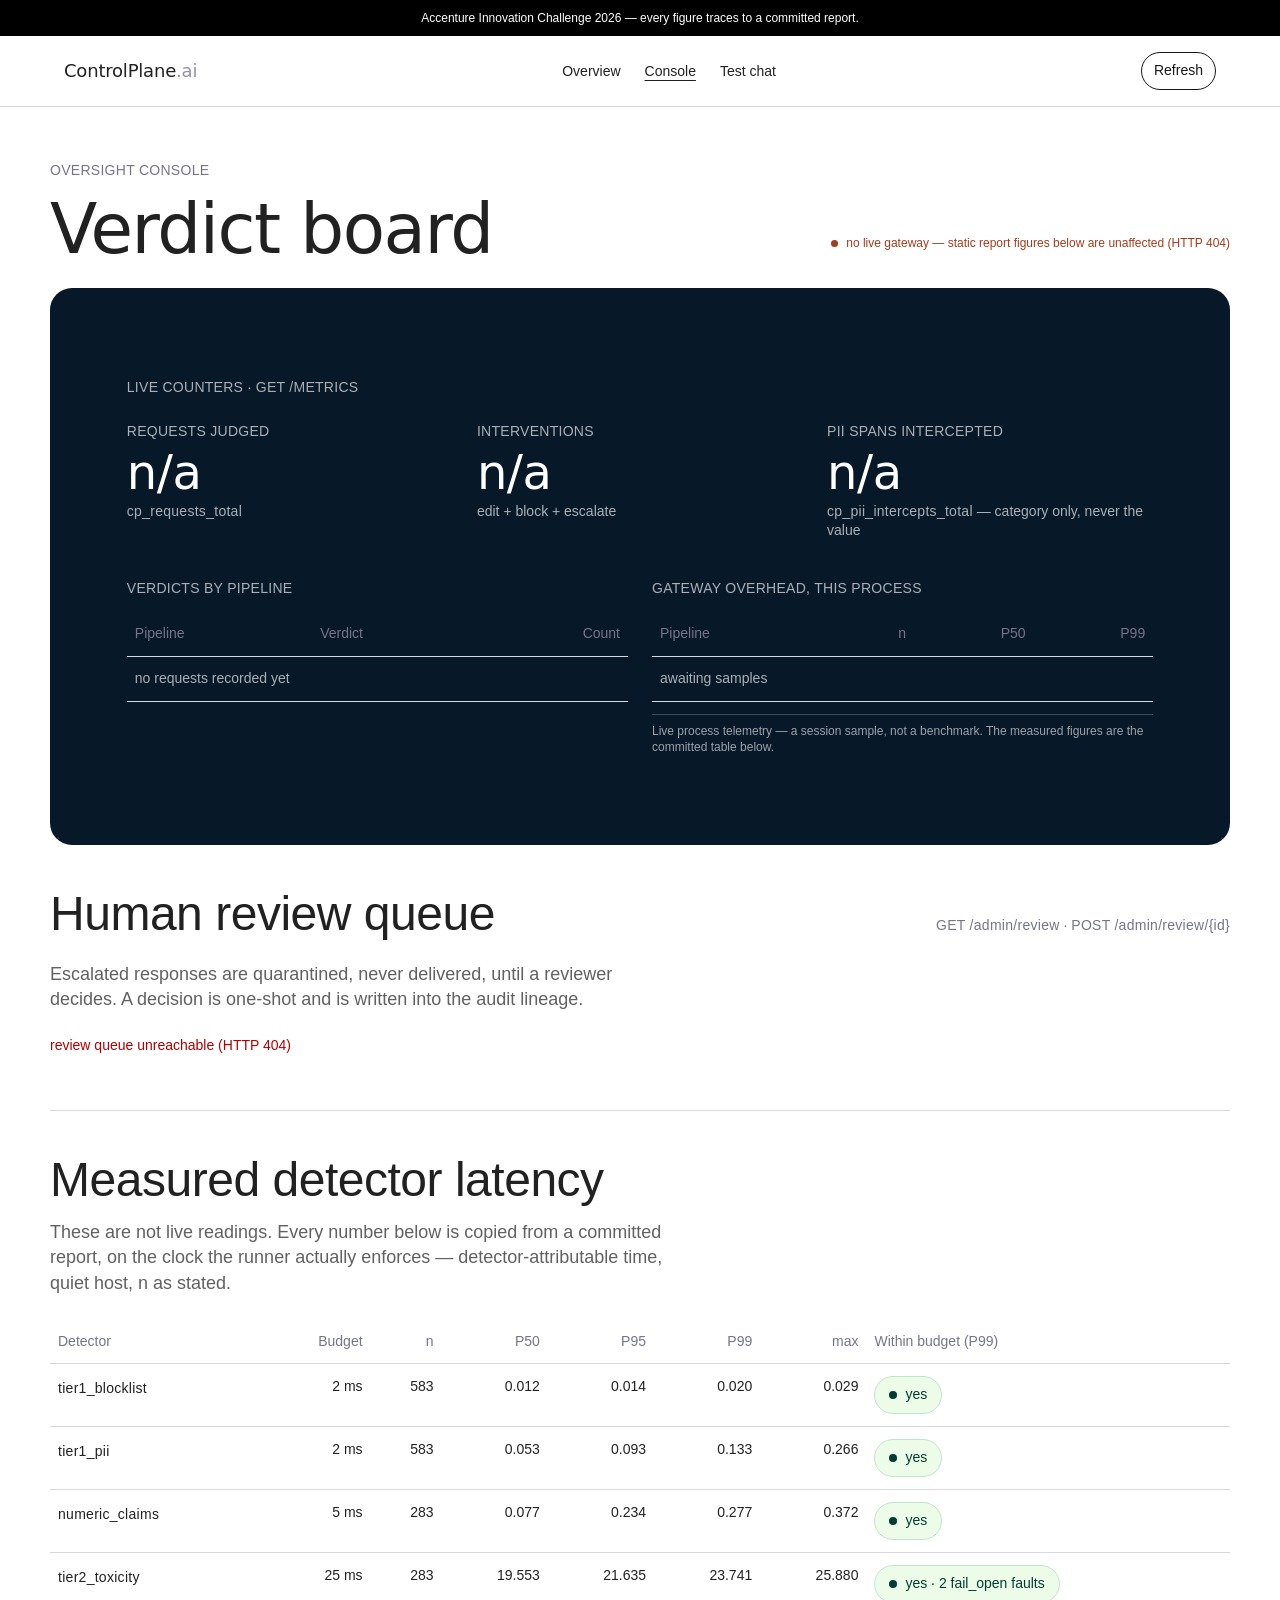
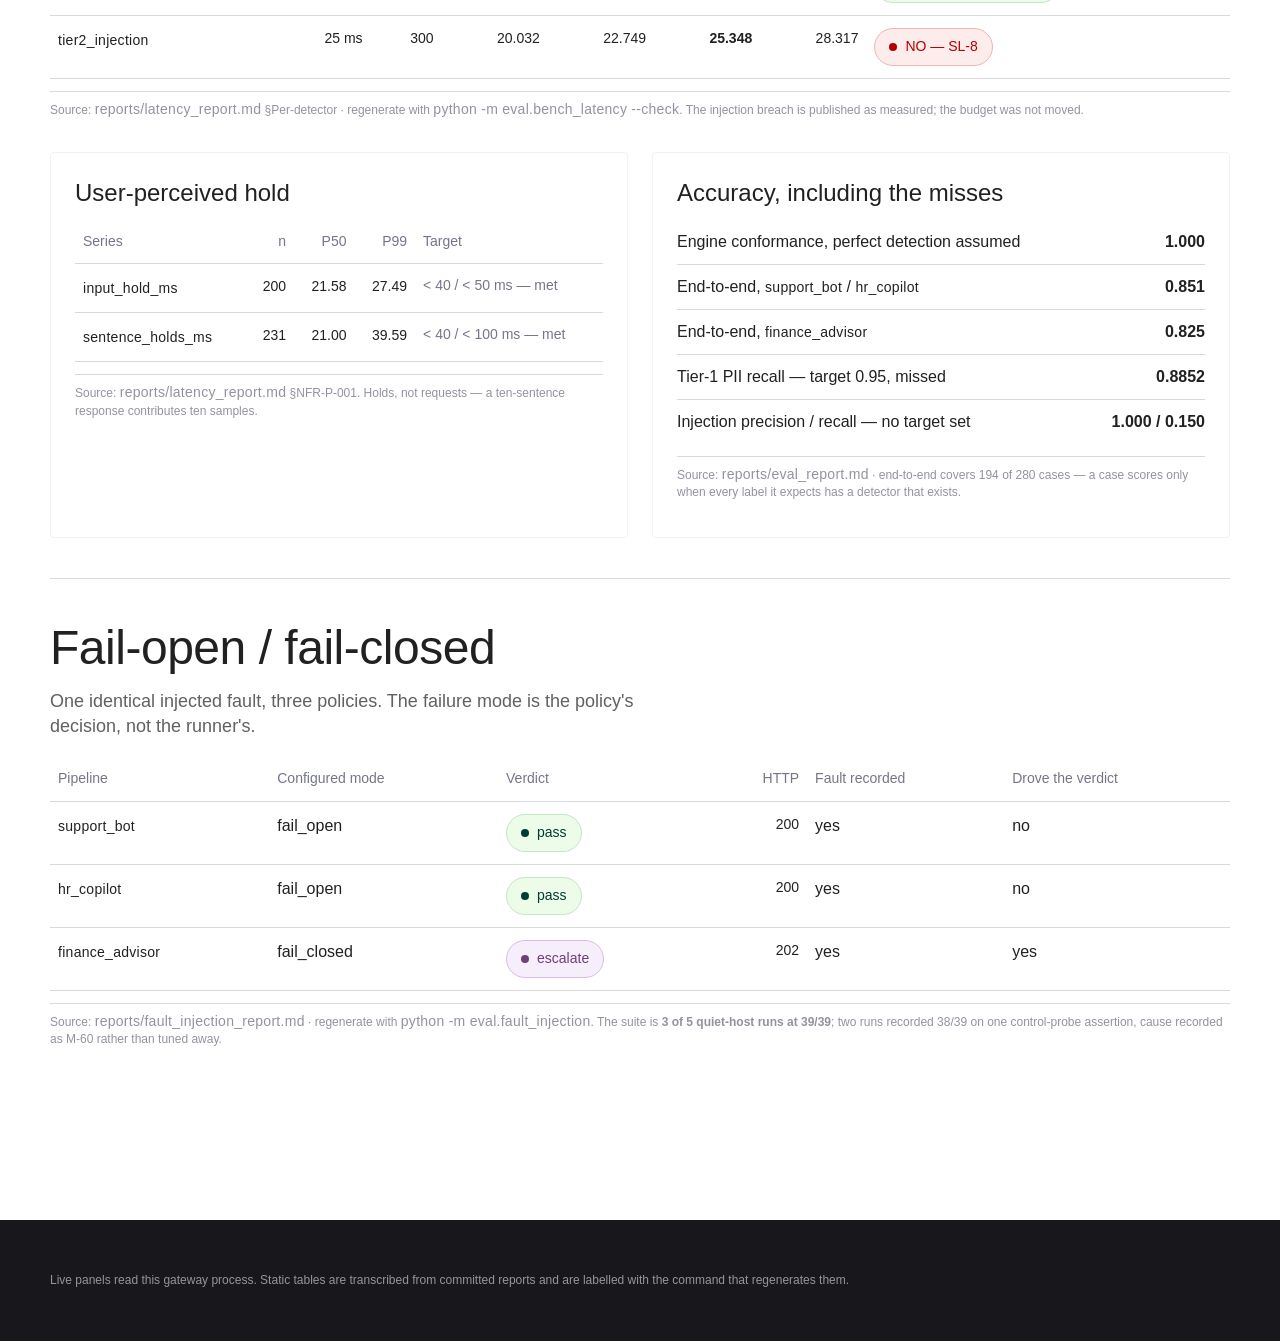
==== dashboard/static/dashboard.html @ 27f0c2f9 "feat: static console at /console, and fault_injection learns --reps Two changes, both in service of " ====
<!doctype html>
<html lang="en"><head><meta charset="utf-8">
<meta name="viewport" content="width=device-width,initial-scale=1">
<title>Verdict console — ControlPlane.ai</title>
<link rel="stylesheet" href="cp.css"></head>
<body>
<div class="bar">Accenture Innovation Challenge 2026 — every figure traces to a committed report.</div>
<nav class="nav">
  <a class="brand" href="index.html">ControlPlane<b>.ai</b></a>
  <ul>
    <li><a class="lnk" href="index.html">Overview</a></li>
    <li><a class="lnk" href="dashboard.html" aria-current="page">Console</a></li>
    <li><a class="lnk" href="chat.html">Test chat</a></li>
  </ul>
  <button class="btn-o" id="refresh" type="button">Refresh</button>
</nav>

<main class="wrap sec-sm">
  <div style="display:flex;justify-content:space-between;align-items:flex-end;gap:var(--s-lg);flex-wrap:wrap">
    <div>
      <p class="ml">Oversight console</p>
      <h1 class="h-prod" style="margin-top:var(--s-md)">Verdict board</h1>
    </div>
    <p class="live" id="feed"><span class="dot"></span><span id="feedtxt">connecting to /metrics…</span></p>
  </div>

  <!-- LIVE counters, dark navy band (design system's security/finance band colour) -->
  <div class="band band-navy" style="margin-top:var(--s-xl)">
    <p class="ml">Live counters · <code class="mono">GET /metrics</code></p>
    <div class="grid g3" id="kpis" style="margin-top:var(--s-xl)">
      <div class="kpi"><span class="ml">Requests judged</span><span class="n" id="k-req">—</span>
        <span class="cap"><code class="mono">cp_requests_total</code></span></div>
      <div class="kpi"><span class="ml">Interventions</span><span class="n" id="k-act">—</span>
        <span class="cap">edit + block + escalate</span></div>
      <div class="kpi"><span class="ml">PII spans intercepted</span><span class="n" id="k-pii">—</span>
        <span class="cap"><code class="mono">cp_pii_intercepts_total</code> — category only, never the value</span></div>
    </div>
    <div class="grid g2" style="margin-top:var(--s-xl)">
      <div>
        <p class="ml">Verdicts by pipeline</p>
        <div class="scroll" style="margin-top:var(--s-md)">
          <table id="ledger"><thead><tr><th>Pipeline</th><th>Verdict</th><th class="num">Count</th></tr></thead>
          <tbody><tr><td colspan="3" class="cap">no requests recorded yet</td></tr></tbody></table>
        </div>
      </div>
      <div>
        <p class="ml">Gateway overhead, this process</p>
        <div class="scroll" style="margin-top:var(--s-md)">
          <table id="live-oh"><thead><tr><th>Pipeline</th><th class="num">n</th><th class="num">P50</th><th class="num">P99</th></tr></thead>
          <tbody><tr><td colspan="4" class="cap">awaiting samples</td></tr></tbody></table>
        </div>
        <p class="src">Live process telemetry — a session sample, not a benchmark. The measured
        figures are the committed table below.</p>
      </div>
    </div>
  </div>

  <!-- Review queue -->
  <section class="sec-sm">
    <div style="display:flex;justify-content:space-between;align-items:baseline;gap:var(--s-lg);flex-wrap:wrap">
      <h2 class="h-sec">Human review queue</h2>
      <p class="cap"><code class="mono">GET /admin/review</code> · <code class="mono">POST /admin/review/{id}</code></p>
    </div>
    <p class="lead" style="margin-top:var(--s-md)">Escalated responses are quarantined, never delivered, until a
    reviewer decides. A decision is one-shot and is written into the audit lineage.</p>
    <div id="queue" style="margin-top:var(--s-xl)"><p class="cap">loading…</p></div>
  </section>

  <hr class="rule">

  <!-- Committed measured figures -->
  <section class="sec-sm">
    <h2 class="h-sec">Measured detector latency</h2>
    <p class="lead" style="margin-top:var(--s-md)">These are not live readings. Every number below is copied from a
    committed report, on the clock the runner actually enforces — detector-attributable time, quiet host, n as stated.</p>
    <div class="scroll" style="margin-top:var(--s-xl)">
      <table>
        <thead><tr><th>Detector</th><th class="num">Budget</th><th class="num">n</th><th class="num">P50</th>
          <th class="num">P95</th><th class="num">P99</th><th class="num">max</th><th>Within budget (P99)</th></tr></thead>
        <tbody>
          <tr><td><code class="mono">tier1_blocklist</code></td><td class="num">2 ms</td><td class="num">583</td>
            <td class="num">0.012</td><td class="num">0.014</td><td class="num">0.020</td><td class="num">0.029</td>
            <td><span class="v v-pass"><span class="dot"></span>yes</span></td></tr>
          <tr><td><code class="mono">tier1_pii</code></td><td class="num">2 ms</td><td class="num">583</td>
            <td class="num">0.053</td><td class="num">0.093</td><td class="num">0.133</td><td class="num">0.266</td>
            <td><span class="v v-pass"><span class="dot"></span>yes</span></td></tr>
          <tr><td><code class="mono">numeric_claims</code></td><td class="num">5 ms</td><td class="num">283</td>
            <td class="num">0.077</td><td class="num">0.234</td><td class="num">0.277</td><td class="num">0.372</td>
            <td><span class="v v-pass"><span class="dot"></span>yes</span></td></tr>
          <tr><td><code class="mono">tier2_toxicity</code></td><td class="num">25 ms</td><td class="num">283</td>
            <td class="num">19.553</td><td class="num">21.635</td><td class="num">23.741</td><td class="num">25.880</td>
            <td><span class="v v-pass"><span class="dot"></span>yes · 2 fail_open faults</span></td></tr>
          <tr><td><code class="mono">tier2_injection</code></td><td class="num">25 ms</td><td class="num">300</td>
            <td class="num">20.032</td><td class="num">22.749</td><td class="num"><strong>25.348</strong></td><td class="num">28.317</td>
            <td><span class="v v-block"><span class="dot"></span>NO — SL-8</span></td></tr>
        </tbody>
      </table>
    </div>
    <p class="src">Source: <code class="mono">reports/latency_report.md</code> §Per-detector · regenerate with
    <code class="mono">python -m eval.bench_latency --check</code>. The injection breach is published as measured; the
    budget was not moved.</p>

    <div class="grid g2" style="margin-top:var(--s-xxl)">
      <div class="card">
        <h3 class="h-feat">User-perceived hold</h3>
        <div class="scroll" style="margin-top:var(--s-md)">
          <table><thead><tr><th>Series</th><th class="num">n</th><th class="num">P50</th><th class="num">P99</th><th>Target</th></tr></thead>
            <tbody>
              <tr><td><code class="mono">input_hold_ms</code></td><td class="num">200</td><td class="num">21.58</td>
                <td class="num">27.49</td><td class="cap">&lt; 40 / &lt; 50 ms — met</td></tr>
              <tr><td><code class="mono">sentence_holds_ms</code></td><td class="num">231</td><td class="num">21.00</td>
                <td class="num">39.59</td><td class="cap">&lt; 40 / &lt; 100 ms — met</td></tr>
            </tbody></table>
        </div>
        <p class="src">Source: <code class="mono">reports/latency_report.md</code> §NFR-P-001. Holds, not requests — a
        ten-sentence response contributes ten samples.</p>
      </div>
      <div class="card">
        <h3 class="h-feat">Accuracy, including the misses</h3>
        <ul class="ticks" style="margin-top:var(--s-md)">
          <li><span>Engine conformance, perfect detection assumed</span><strong style="margin-left:auto">1.000</strong></li>
          <li><span>End-to-end, <code class="mono">support_bot</code> / <code class="mono">hr_copilot</code></span><strong style="margin-left:auto">0.851</strong></li>
          <li><span>End-to-end, <code class="mono">finance_advisor</code></span><strong style="margin-left:auto">0.825</strong></li>
          <li><span>Tier-1 PII recall — target 0.95, missed</span><strong style="margin-left:auto">0.8852</strong></li>
          <li><span>Injection precision / recall — no target set</span><strong style="margin-left:auto">1.000 / 0.150</strong></li>
        </ul>
        <p class="src">Source: <code class="mono">reports/eval_report.md</code> · end-to-end covers 194 of 280 cases —
        a case scores only when every label it expects has a detector that exists.</p>
      </div>
    </div>
  </section>

  <hr class="rule">

  <section class="sec-sm">
    <h2 class="h-sec">Fail-open / fail-closed</h2>
    <p class="lead" style="margin-top:var(--s-md)">One identical injected fault, three policies. The failure mode is the
    policy's decision, not the runner's.</p>
    <div class="scroll" style="margin-top:var(--s-lg)">
      <table><thead><tr><th>Pipeline</th><th>Configured mode</th><th>Verdict</th><th class="num">HTTP</th>
        <th>Fault recorded</th><th>Drove the verdict</th></tr></thead>
        <tbody>
          <tr><td><code class="mono">support_bot</code></td><td>fail_open</td>
            <td><span class="v v-pass"><span class="dot"></span>pass</span></td><td class="num">200</td><td>yes</td><td>no</td></tr>
          <tr><td><code class="mono">hr_copilot</code></td><td>fail_open</td>
            <td><span class="v v-pass"><span class="dot"></span>pass</span></td><td class="num">200</td><td>yes</td><td>no</td></tr>
          <tr><td><code class="mono">finance_advisor</code></td><td>fail_closed</td>
            <td><span class="v v-escalate"><span class="dot"></span>escalate</span></td><td class="num">202</td><td>yes</td><td>yes</td></tr>
        </tbody></table>
    </div>
    <p class="src">Source: <code class="mono">reports/fault_injection_report.md</code> · regenerate with
    <code class="mono">python -m eval.fault_injection</code>. The suite is <strong>3 of 5 quiet-host runs at 39/39</strong>;
    two runs recorded 38/39 on one control-probe assertion, cause recorded as M-60 rather than tuned away.</p>
  </section>
</main>

<footer><div class="wrap sec-sm">
  <p class="micro">Live panels read this gateway process. Static tables are transcribed from committed reports and are
  labelled with the command that regenerates them.</p>
</div></footer>

<script>
const $ = s => document.querySelector(s);
const esc = s => String(s ?? "").replace(/[&<>"']/g, c => ({'&':'&amp;','<':'&lt;','>':'&gt;','"':'&quot;',"'":'&#39;'}[c]));
const VC = {pass:'v-pass', edit:'v-edit', block:'v-block', escalate:'v-escalate'};
const chip = v => `<span class="v ${VC[v]||'v-unknown'}"><span class="dot"></span>${esc(v)}</span>`;
const num = n => (n === null || n === undefined) ? '—' : (+n).toFixed(2);

function feed(state, msg) {
  const el = $('#feed'), t = $('#feedtxt');
  el.className = 'live ' + (state === 'live' ? 'ok' : state === 'replay' ? 'warn' : 'err');
  t.textContent = msg;
}

function series(snap, name) {
  const m = snap && snap[name];
  return (m && Array.isArray(m.series)) ? m.series : [];
}

async function loadMetrics() {
  let snap;
  try {
    const r = await fetch('/metrics', {headers: {'Accept': 'application/json'}});
    if (!r.ok) throw new Error('HTTP ' + r.status);
    snap = await r.json();
  } catch (e) {
    // Honest indicator: no invented numbers stand in for a failed fetch.
    feed('replay', 'no live gateway — static report figures below are unaffected (' + e.message + ')');
    $('#k-req').textContent = 'n/a'; $('#k-act').textContent = 'n/a'; $('#k-pii').textContent = 'n/a';
    return;
  }
  const reqs = series(snap, 'cp_requests_total');
  const total = reqs.reduce((a, s) => a + (s.value || 0), 0);
  const acted = reqs.filter(s => s.labels && s.labels.verdict !== 'pass')
                    .reduce((a, s) => a + (s.value || 0), 0);
  const pii = series(snap, 'cp_pii_intercepts_total').reduce((a, s) => a + (s.value || 0), 0);
  $('#k-req').textContent = total; $('#k-act').textContent = acted; $('#k-pii').textContent = pii;
  feed('live', total ? `live · ${total} request${total === 1 ? '' : 's'} judged this process`
                     : 'live · gateway up, no requests yet');

  const rows = reqs.slice().sort((a, b) => (b.value || 0) - (a.value || 0)).map(s =>
    `<tr><td><code class="mono">${esc(s.labels?.use_case)}</code></td><td>${chip(s.labels?.verdict)}</td>
     <td class="num">${s.value}</td></tr>`);
  $('#ledger tbody').innerHTML = rows.length ? rows.join('')
    : '<tr><td colspan="3" class="cap">no requests recorded yet — send one from the test chat</td></tr>';

  const oh = series(snap, 'cp_gateway_overhead_ms').map(s =>
    `<tr><td><code class="mono">${esc(s.labels?.use_case)}</code></td><td class="num">${s.count ?? '—'}</td>
     <td class="num">${num(s.p50)}</td><td class="num">${num(s.p99)}</td></tr>`);
  $('#live-oh tbody').innerHTML = oh.length ? oh.join('')
    : '<tr><td colspan="4" class="cap">awaiting samples</td></tr>';
}

async function loadQueue() {
  const box = $('#queue');
  let items;
  try {
    const r = await fetch('/admin/review?status=pending', {headers: {'Accept': 'application/json'}});
    if (!r.ok) throw new Error('HTTP ' + r.status);
    items = await r.json();
  } catch (e) {
    box.innerHTML = `<p class="cap err">review queue unreachable (${esc(e.message)})</p>`;
    return;
  }
  if (!items.length) {
    box.innerHTML = '<div class="card"><p class="cap">Queue empty. An escalate verdict on the test chat puts an item here.</p></div>';
    return;
  }
  box.innerHTML = items.map(it => `
    <div class="card" style="margin-bottom:var(--s-lg)">
      <div style="display:flex;justify-content:space-between;gap:var(--s-md);flex-wrap:wrap">
        <span class="v v-escalate"><span class="dot"></span>quarantined</span>
        <span class="micro mono">${esc(it.review_id)}</span>
      </div>
      <p class="ml" style="margin-top:var(--s-lg)">Withheld text</p>
      <pre class="pre" style="margin-top:var(--s-sm)">${esc(it.quarantined_text)}</pre>
      <p class="cap" style="margin-top:var(--s-md)">request <code class="mono">${esc(it.request_id)}</code> ·
        created ${esc(it.ts_created)}</p>
      <div style="margin-top:var(--s-lg)">
        <label for="n-${esc(it.review_id)}">Reviewer note</label>
        <input type="text" id="n-${esc(it.review_id)}" placeholder="why this decision (written into the audit lineage)">
      </div>
      <div style="display:flex;gap:var(--s-md);margin-top:var(--s-lg);flex-wrap:wrap">
        <button class="btn" data-id="${esc(it.review_id)}" data-d="approve" type="button">Approve &amp; release</button>
        <button class="btn-o" data-id="${esc(it.review_id)}" data-d="reject" type="button">Reject</button>
        <span class="cap" id="s-${esc(it.review_id)}"></span>
      </div>
    </div>`).join('');
  box.querySelectorAll('button[data-id]').forEach(b => b.addEventListener('click', decide));
}

async function decide(ev) {
  const btn = ev.currentTarget, id = btn.dataset.id, decision = btn.dataset.d;
  const note = document.getElementById('n-' + id)?.value || null;
  const status = document.getElementById('s-' + id);
  btn.disabled = true; status.textContent = 'submitting…';
  try {
    const r = await fetch('/admin/review/' + encodeURIComponent(id), {
      method: 'POST', headers: {'Content-Type': 'application/json'},
      body: JSON.stringify({decision, note})
    });
    const body = await r.json();
    if (!r.ok) throw new Error(body.detail || body.message || ('HTTP ' + r.status));
    status.className = 'cap ok';
    status.textContent = `recorded: ${body.status} at ${body.decision_ts || 'now'}`;
    setTimeout(() => { loadQueue(); loadMetrics(); }, 700);
  } catch (e) {
    btn.disabled = false;
    status.className = 'cap err';
    status.textContent = 'failed: ' + e.message;
  }
}

function refresh() { loadMetrics(); loadQueue(); }
$('#refresh').addEventListener('click', refresh);
refresh();
setInterval(loadMetrics, 5000);
</script>
</body></html>
---- dashboard/static/cp.css ----
/* ControlPlane.ai console — tokens transcribed from dashboard/DESIGN-cohere.md.
   No component library, no CDN, no webfont fetch: documented fallbacks only. */
:root{
  --primary:#17171c; --black:#000; --ink:#212121; --deep-green:#003c33; --dark-navy:#071829;
  --canvas:#fff; --soft-stone:#eeece7; --pale-green:#edfce9; --pale-blue:#f1f5ff;
  --hairline:#d9d9dd; --border-light:#e5e7eb; --card-border:#f2f2f2;
  --muted:#93939f; --slate:#75758a; --body-muted:#616161;
  --action-blue:#1863dc; --focus-blue:#4c6ee6; --coral:#ff7759; --coral-soft:#ffad9b;
  --form-focus:#9b60aa; --error:#b30000; --on-dark:#fff;
  --r-xs:4px; --r-sm:8px; --r-md:16px; --r-lg:22px; --r-xl:30px; --r-pill:32px; --r-full:9999px;
  --s-xs:6px; --s-sm:8px; --s-md:12px; --s-lg:16px; --s-xl:24px; --s-xxl:32px; --s-section:80px;
  --display:"CohereText","Space Grotesk",Inter,ui-sans-serif,system-ui,sans-serif;
  --body:"Unica77 Cohere Web",Inter,Arial,ui-sans-serif,system-ui,sans-serif;
  --mono:"CohereMono",ui-monospace,SFMono-Regular,Menlo,Arial,ui-sans-serif;
}
*{box-sizing:border-box}
body{margin:0;background:var(--canvas);color:var(--ink);font:400 16px/1.5 var(--body);
  -webkit-font-smoothing:antialiased}
a{color:var(--action-blue)}
/* --- announcement bar (36px, black, micro) --- */
.bar{background:var(--black);color:var(--on-dark);height:36px;display:flex;align-items:center;
  justify-content:center;font:400 12px/1.4 var(--body);padding:0 var(--s-lg);text-align:center}
/* --- nav: logo left, links centre, CTA right --- */
.nav{display:flex;align-items:center;justify-content:space-between;gap:var(--s-lg);
  padding:var(--s-lg) clamp(16px,5vw,64px);border-bottom:1px solid var(--hairline);
  background:var(--canvas);position:sticky;top:0;z-index:20;flex-wrap:wrap}
.brand{font:400 18px/1 var(--display);letter-spacing:-.2px;text-decoration:none;color:var(--ink)}
.brand b{font-weight:400;color:var(--muted)}
.nav ul{display:flex;gap:var(--s-xl);list-style:none;margin:0;padding:0;flex-wrap:wrap}
.nav a.lnk{font:400 14px/1.4 var(--body);color:var(--ink);text-decoration:none}
.nav a.lnk[aria-current="page"]{text-decoration:underline;text-underline-offset:4px}
.btn{display:inline-block;background:var(--primary);color:var(--on-dark);border:0;cursor:pointer;
  font:500 14px/1.71 var(--body);border-radius:var(--r-pill);padding:12px 24px;text-decoration:none}
.btn:disabled{opacity:.45;cursor:not-allowed}
.btn-o{background:transparent;color:var(--primary);border:1px solid var(--primary);
  border-radius:var(--r-xl);padding:6px 12px;font:500 14px/1.71 var(--body);cursor:pointer}
.btn-t{background:none;border:0;padding:8px 0;color:var(--ink);font:400 16px/1.5 var(--body);
  text-decoration:underline;text-underline-offset:3px;cursor:pointer}
:focus-visible{outline:2px solid var(--focus-blue);outline-offset:2px}
/* --- layout --- */
.wrap{max-width:1180px;margin:0 auto;padding:0 clamp(16px,5vw,64px)}
.sec{padding:var(--s-section) 0}
.sec-sm{padding:40px 0}
h1,h2,h3{margin:0;font-weight:400}
.hero{font:400 clamp(40px,7.4vw,96px)/1 var(--display);letter-spacing:-1.92px;max-width:19ch}
.h-prod{font:400 clamp(32px,5.4vw,72px)/1 var(--display);letter-spacing:-1.44px}
.h-sec{font:400 clamp(28px,4vw,48px)/1.2 var(--body);letter-spacing:-.48px}
.h-card{font:400 clamp(22px,2.4vw,32px)/1.2 var(--body);letter-spacing:-.32px}
.h-feat{font:400 24px/1.3 var(--body)}
.lead{font:400 18px/1.4 var(--body);color:var(--body-muted);max-width:62ch}
.cap{font:400 14px/1.4 var(--body);color:var(--slate)}
.micro{font:400 12px/1.4 var(--body);color:var(--muted)}
.mono{font:400 14px/1.4 var(--mono);letter-spacing:.28px}
.ml{font:400 14px/1.4 var(--mono);letter-spacing:.28px;text-transform:uppercase;color:var(--slate)}
.grid{display:grid;gap:var(--s-xl)}
@media(min-width:768px){.g2{grid-template-columns:repeat(2,1fr)}}
@media(min-width:1024px){.g3{grid-template-columns:repeat(3,1fr)}}
.card{background:var(--canvas);border:1px solid var(--card-border);border-radius:var(--r-xs);
  padding:var(--s-xl)}
.card-stone{background:var(--soft-stone);border-radius:var(--r-sm);padding:var(--s-xxl)}
.band{border-radius:var(--r-lg);padding:clamp(28px,6vw,80px);color:var(--on-dark)}
.band-navy{background:var(--dark-navy)}
.band-green{background:var(--deep-green)}
.band .cap,.band .micro,.band .ml{color:rgba(255,255,255,.66)}
.rule{border:0;border-top:1px solid var(--hairline);margin:0}
/* --- verdict chips: PASS green / EDIT coral / BLOCK red / ESCALATE violet --- */
.v{display:inline-flex;align-items:center;gap:var(--s-sm);border-radius:var(--r-full);
  padding:6px 14px;font:500 14px/1.71 var(--body);border:1px solid transparent}
.v-pass{background:var(--pale-green);color:var(--deep-green);border-color:#bfe6c9}
.v-edit{background:#fff1ec;color:#a33b1c;border-color:var(--coral-soft)}
.v-block{background:#fdecec;color:var(--error);border-color:#f0b4b4}
.v-escalate{background:#f6eefa;color:#6d3f7c;border-color:#d9bde2}
.v-unknown{background:var(--soft-stone);color:var(--body-muted);border-color:var(--hairline)}
.v-lg{font-size:18px;padding:10px 20px}
.dot{width:8px;height:8px;border-radius:var(--r-full);background:currentColor;flex:none}
/* --- data surfaces --- */
table{width:100%;border-collapse:collapse;font:400 16px/1.5 var(--body)}
th,td{text-align:left;padding:var(--s-md) var(--s-sm);border-bottom:1px solid var(--hairline);
  vertical-align:top}
th{font:400 14px/1.4 var(--body);color:var(--slate);font-weight:400}
td.num,th.num{text-align:right;font-family:var(--mono);font-size:14px}
.scroll{overflow-x:auto}
.kpi{display:flex;flex-direction:column;gap:var(--s-xs)}
.kpi .n{font:400 clamp(30px,4vw,48px)/1 var(--display);letter-spacing:-.48px}
.src{font:400 12px/1.4 var(--body);color:var(--muted);border-top:1px solid var(--hairline);
  padding-top:var(--s-sm);margin-top:var(--s-md)}
.band .src{border-color:rgba(255,255,255,.22);color:rgba(255,255,255,.6)}
.chip{display:inline-block;border:1px solid var(--coral-soft);background:#fff6f3;color:#a33b1c;
  border-radius:var(--r-sm);padding:4px 10px;font:400 12px/1.4 var(--body)}
.roadmap{background:var(--pale-blue);border-radius:var(--r-sm);padding:var(--s-xl)}
ul.ticks{list-style:none;margin:0;padding:0}
ul.ticks li{padding:10px 0;border-bottom:1px solid var(--hairline);display:flex;gap:var(--s-md)}
ul.ticks li:last-child{border-bottom:0}
input[type=text],textarea,select{width:100%;font:400 16px/1.5 var(--body);color:var(--ink);
  background:var(--canvas);border:1px solid var(--hairline);border-radius:var(--r-xs);
  padding:12px 14px}
textarea{min-height:120px;resize:vertical}
input:focus,textarea:focus,select:focus{outline:none;border-color:var(--form-focus);
  box-shadow:0 0 0 3px rgba(155,96,170,.16)}
label{display:block;font:400 14px/1.4 var(--body);color:var(--slate);margin-bottom:var(--s-xs)}
.live{display:inline-flex;align-items:center;gap:var(--s-sm);font:400 12px/1.4 var(--body)}
.live .dot{width:7px;height:7px}
.ok{color:var(--deep-green)}.warn{color:#a33b1c}.err{color:var(--error)}
footer{background:var(--primary);color:var(--on-dark);margin-top:var(--s-section)}
footer a{color:rgba(255,255,255,.72)}
footer .micro{color:rgba(255,255,255,.55)}
.pre{font:400 13px/1.5 var(--mono);white-space:pre-wrap;word-break:break-word;
  background:var(--soft-stone);border-radius:var(--r-sm);padding:var(--s-lg);margin:0}
mark.red{background:#ffe2d8;color:#a33b1c;border-radius:var(--r-xs);padding:1px 4px;
  font-family:var(--mono);font-size:.92em}
.sr{position:absolute;width:1px;height:1px;overflow:hidden;clip:rect(0 0 0 0);white-space:nowrap}
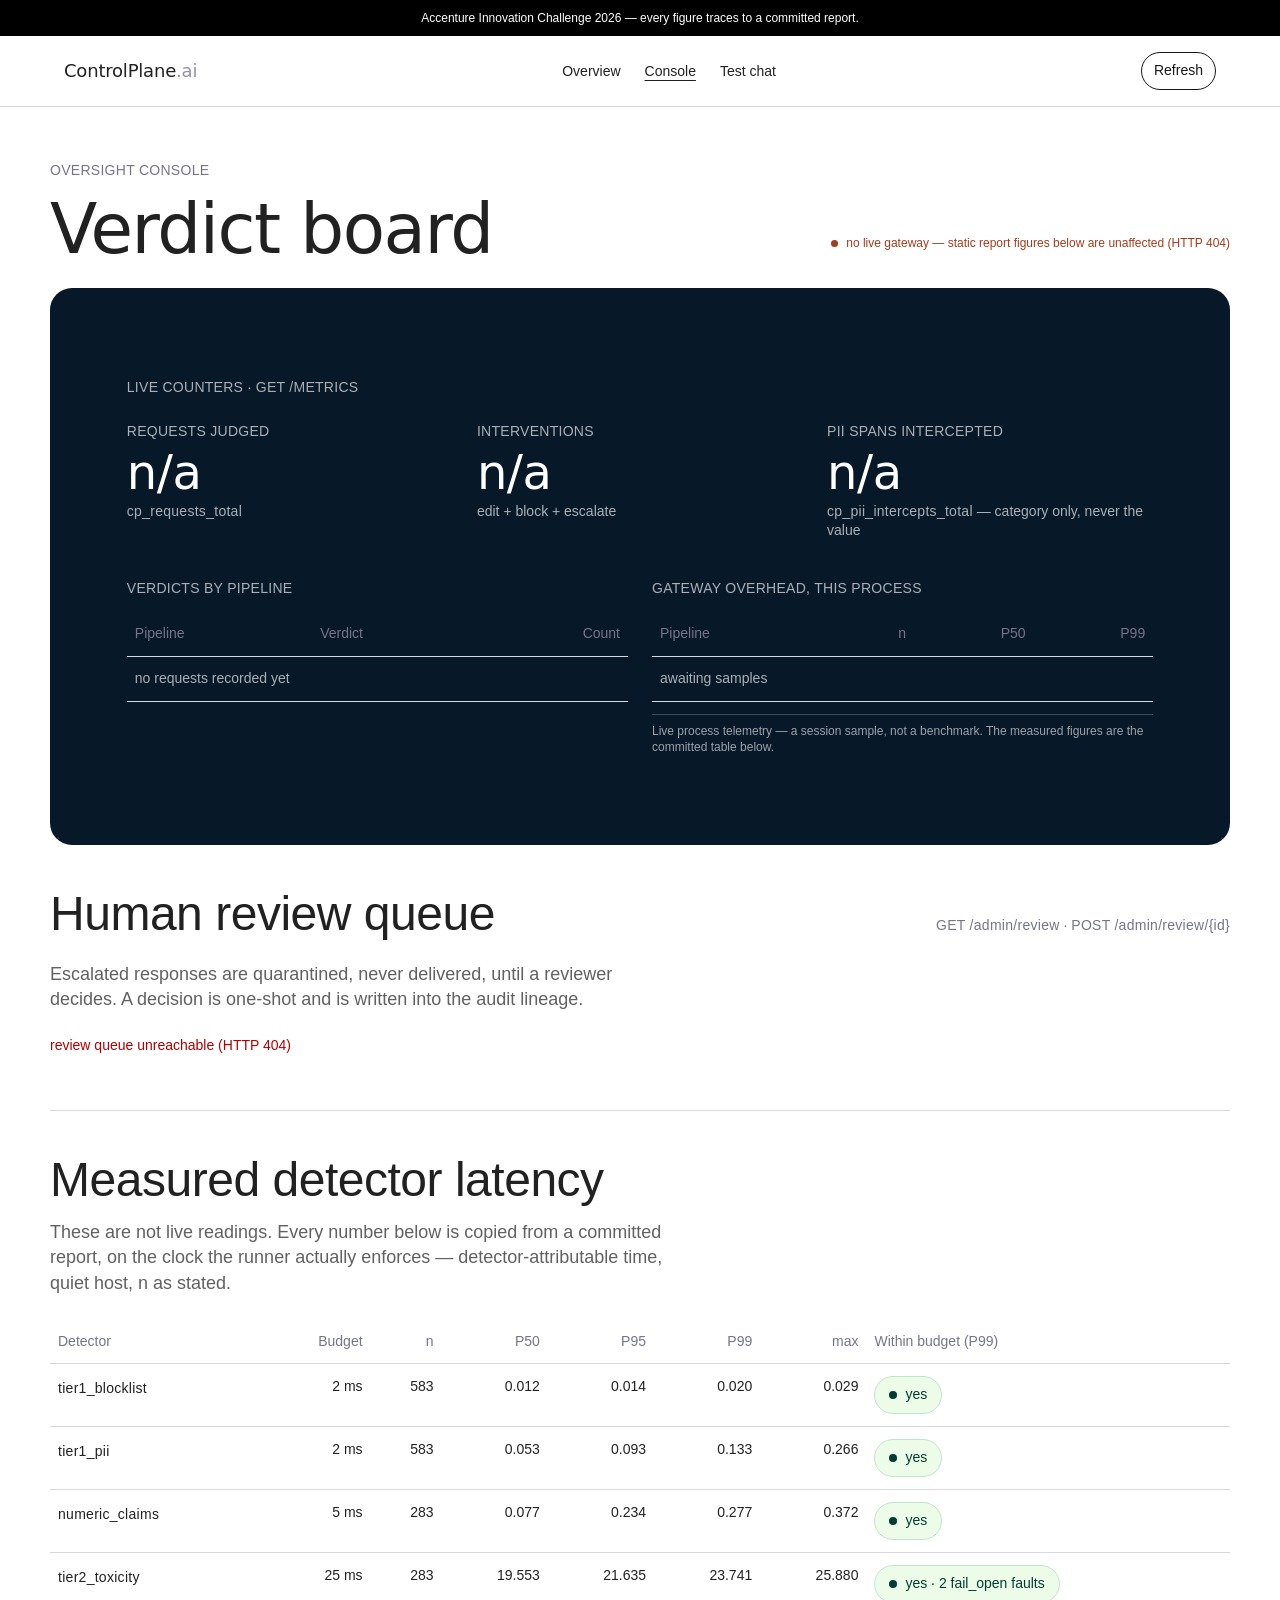
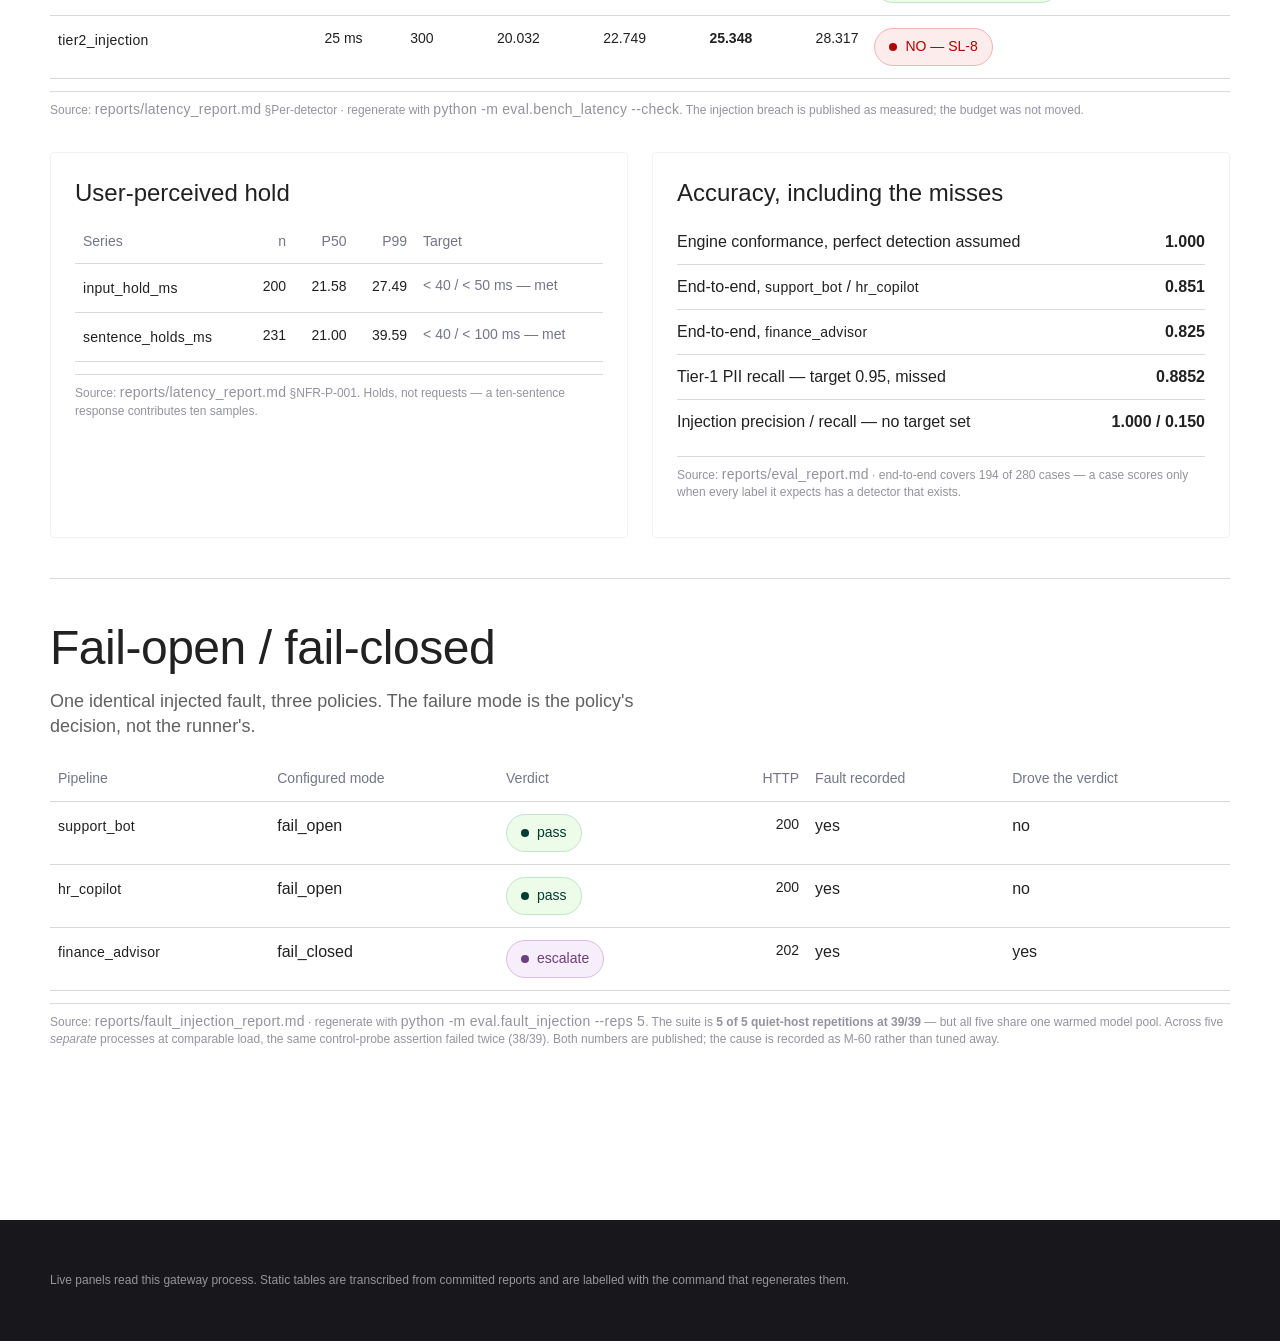
==== commit 39e0ad0c: "fix: the rate is honest, and the report derives its quiet claim instead of asserting it Branch B fir" ====
--- a/dashboard/static/dashboard.html
+++ b/dashboard/static/dashboard.html
@@ -149,8 +149,10 @@
         </tbody></table>
     </div>
     <p class="src">Source: <code class="mono">reports/fault_injection_report.md</code> · regenerate with
-    <code class="mono">python -m eval.fault_injection</code>. The suite is <strong>3 of 5 quiet-host runs at 39/39</strong>;
-    two runs recorded 38/39 on one control-probe assertion, cause recorded as M-60 rather than tuned away.</p>
+    <code class="mono">python -m eval.fault_injection --reps 5</code>. The suite is <strong>5 of 5 quiet-host
+    repetitions at 39/39</strong> &mdash; but all five share one warmed model pool. Across five <em>separate</em>
+    processes at comparable load, the same control-probe assertion failed twice (38/39). Both numbers are
+    published; the cause is recorded as M-60 rather than tuned away.</p>
   </section>
 </main>
 
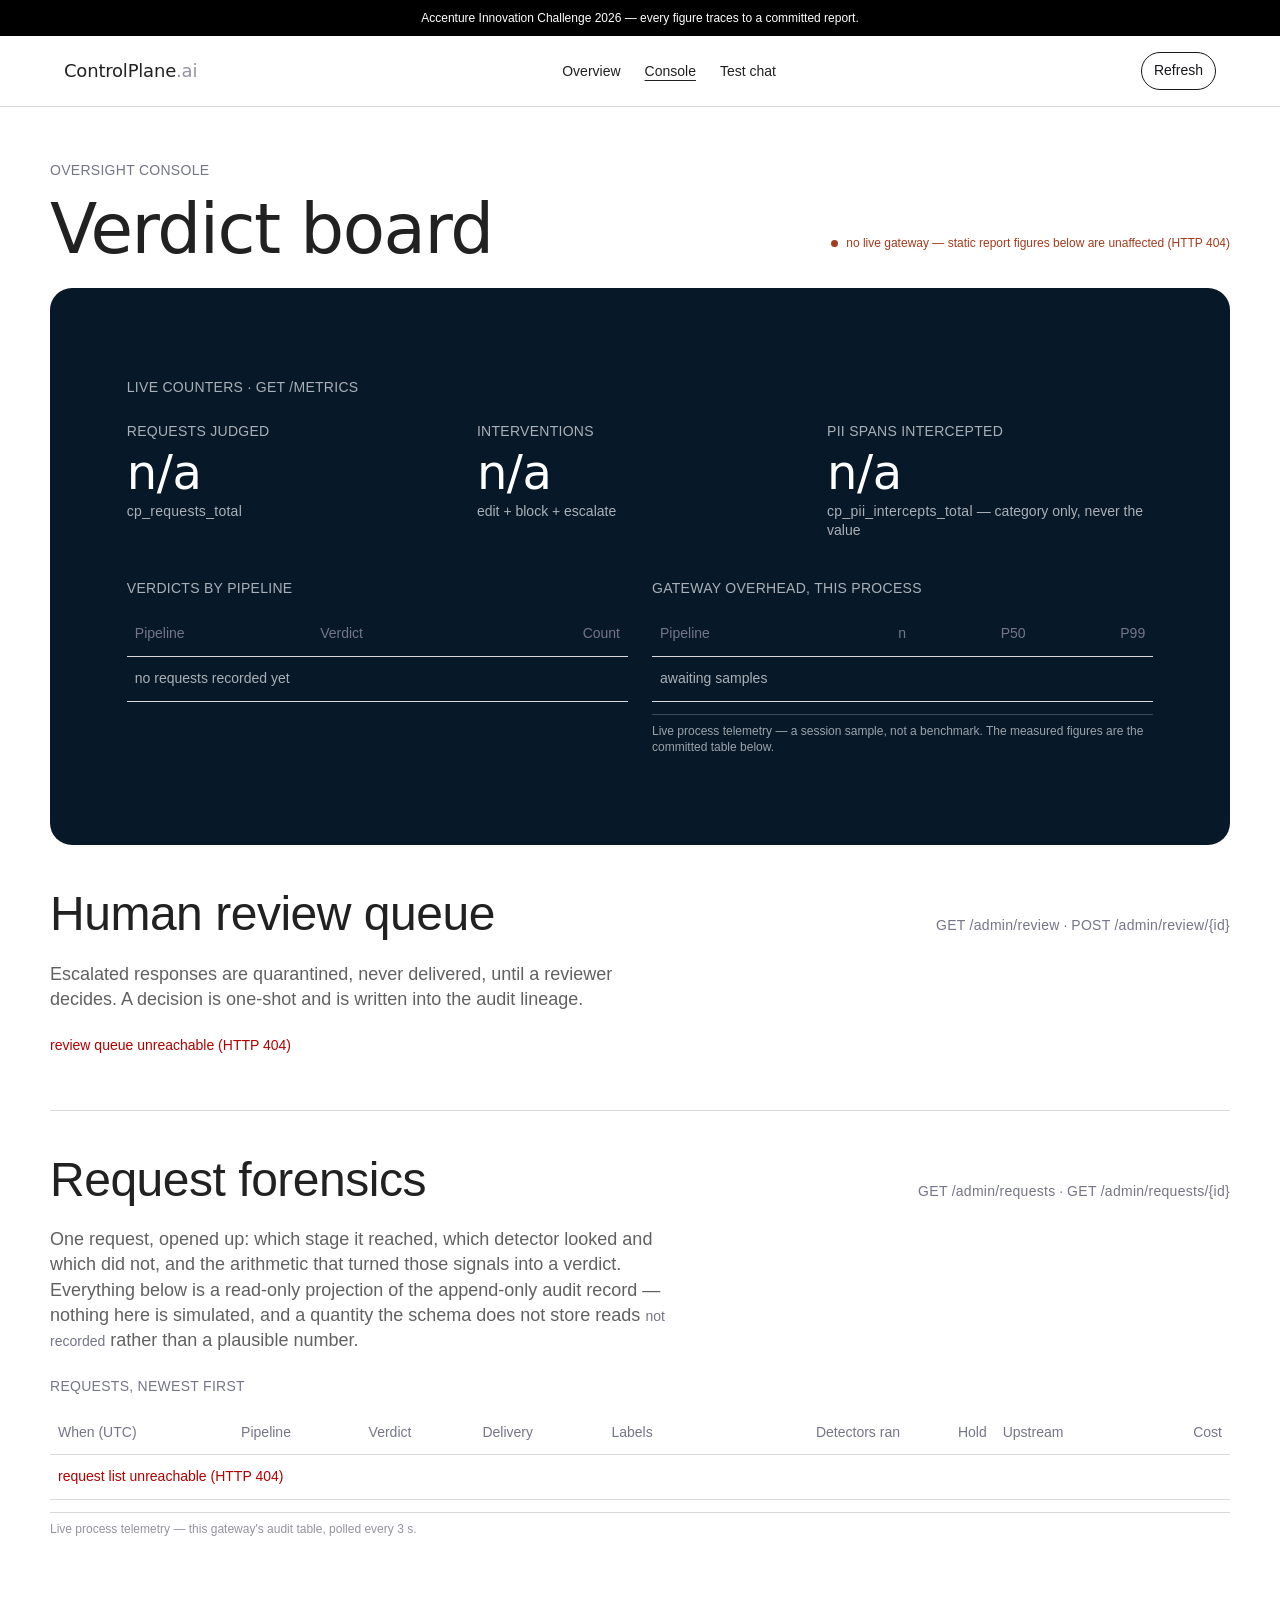
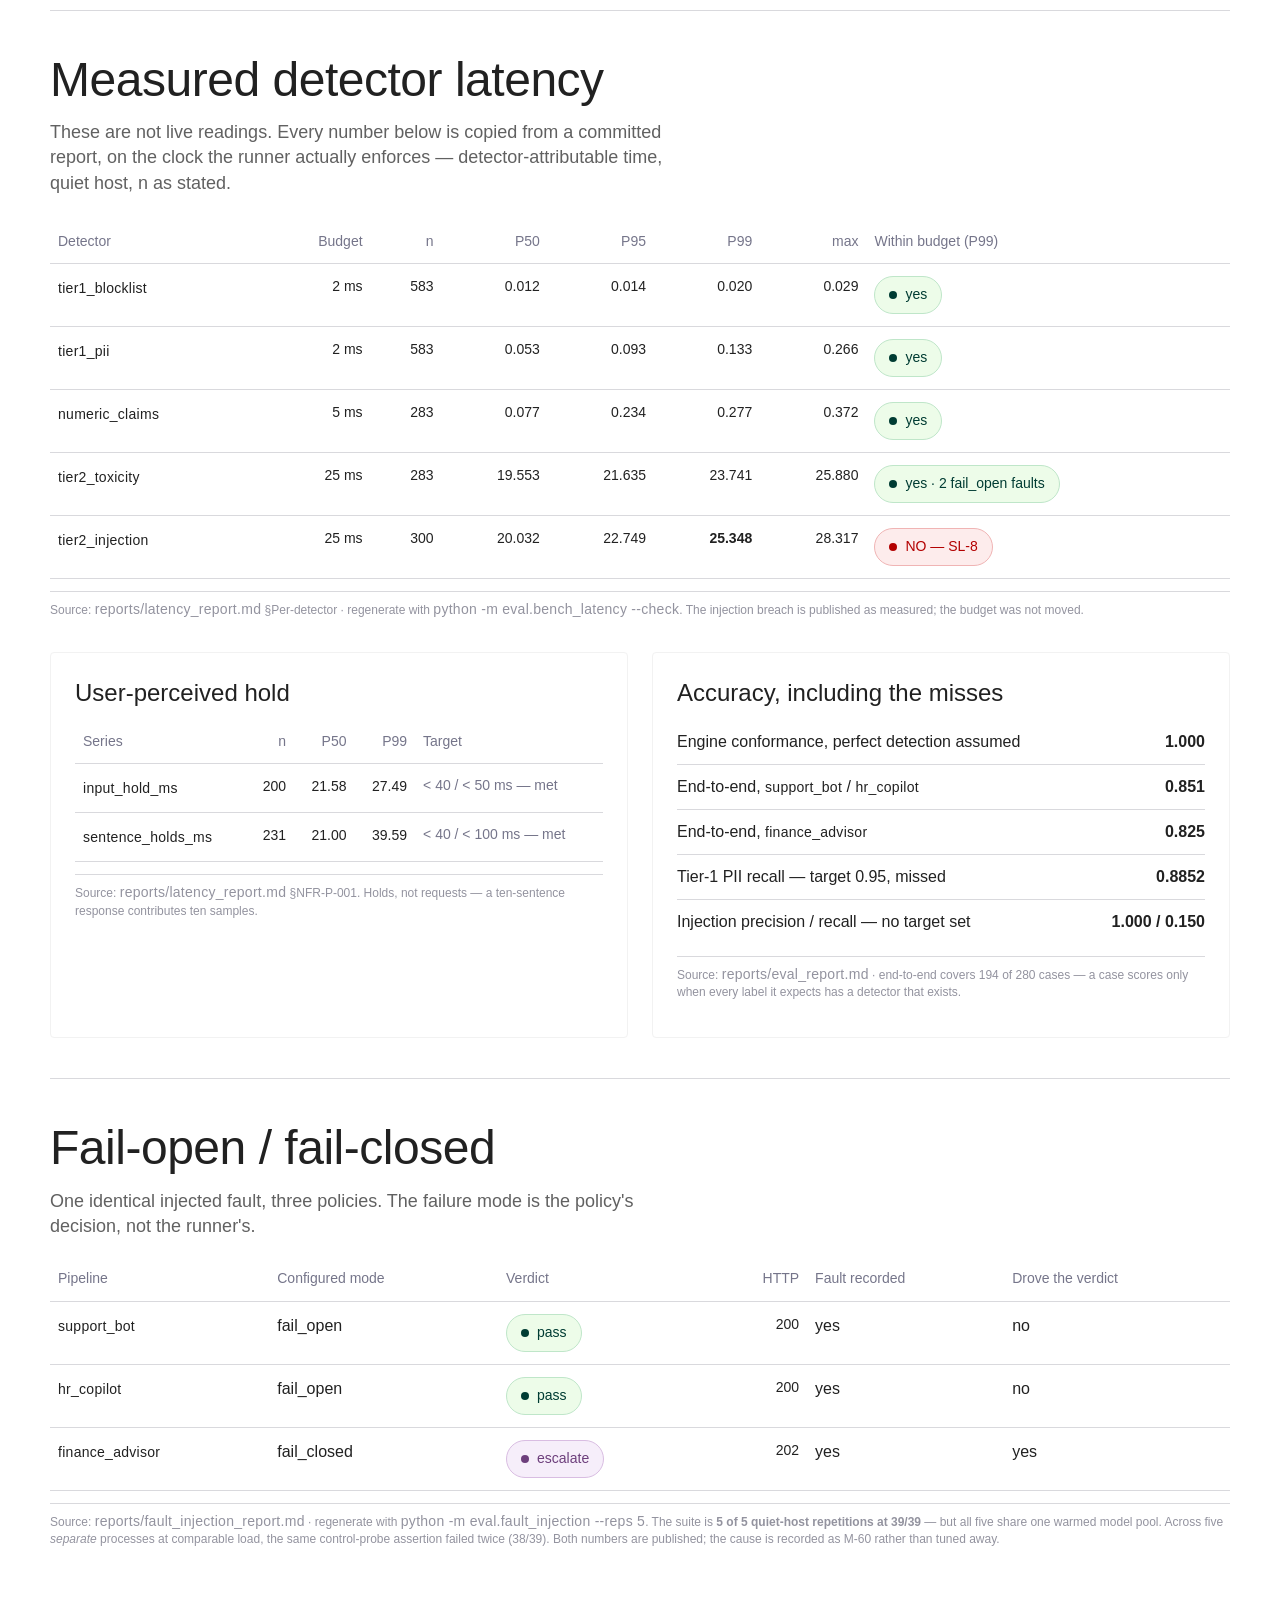
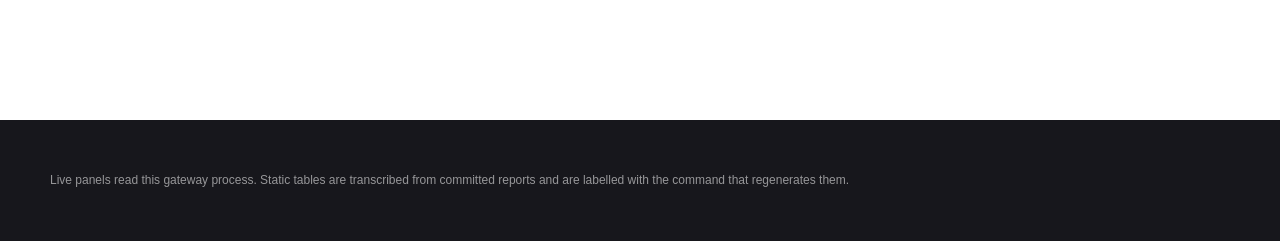
==== commit aed7143b: "feat: per-request forensic trace — two read-only admin routes + console section GET /admin/requests?" ====
--- a/dashboard/static/dashboard.html
+++ b/dashboard/static/dashboard.html
@@ -66,6 +66,37 @@
     <div id="queue" style="margin-top:var(--s-xl)"><p class="cap">loading…</p></div>
   </section>
 
+
+  <hr class="rule">
+
+  <!-- Request forensics -->
+  <section class="sec-sm">
+    <div style="display:flex;justify-content:space-between;align-items:baseline;gap:var(--s-lg);flex-wrap:wrap">
+      <h2 class="h-sec">Request forensics</h2>
+      <p class="cap"><code class="mono">GET /admin/requests</code> ·
+        <code class="mono">GET /admin/requests/{id}</code></p>
+    </div>
+    <p class="lead" style="margin-top:var(--s-md)">One request, opened up: which stage it reached, which detector
+    looked and which did not, and the arithmetic that turned those signals into a verdict. Everything below is a
+    read-only projection of the append-only audit record — nothing here is simulated, and a quantity the schema
+    does not store reads <span class="cap">not recorded</span> rather than a plausible number.</p>
+
+    <div style="margin-top:var(--s-xl)">
+      <p class="ml">Requests, newest first</p>
+      <div class="scroll" style="margin-top:var(--s-sm)">
+        <table class="fx-pick" id="fx-list">
+          <thead><tr>
+            <th>When (UTC)</th><th>Pipeline</th><th>Verdict</th><th>Delivery</th><th>Labels</th>
+            <th class="num">Detectors ran</th><th class="num">Hold</th><th>Upstream</th><th class="num">Cost</th>
+          </tr></thead>
+          <tbody><tr><td colspan="9" class="cap">loading…</td></tr></tbody>
+        </table>
+      </div>
+      <p class="src" id="fx-list-src">Live process telemetry — this gateway's audit table, polled every 3 s.</p>
+    </div>
+
+    <div id="fx-trace" style="margin-top:var(--s-xxl)"></div>
+  </section>
   <hr class="rule">
 
   <!-- Committed measured figures -->
@@ -273,9 +304,355 @@
   }
 }
 
-function refresh() { loadMetrics(); loadQueue(); }
+/* ---- Request forensics -------------------------------------------------
+   Honesty rules (G), enforced here rather than trusted:
+   * every panel that shows a figure names its source, via `.src` under it;
+   * `nr()` is the ONLY renderer for an absent value — no zero, no dash that
+     could read as "instant", no interpolation;
+   * the four detector states are rendered from `state` verbatim, so a state
+     the backend cannot determine cannot be flattened into a nicer-looking one;
+   * a failed fetch renders an empty state naming the error, never rows.        */
+const NR = '<span class="cap">not recorded</span>';
+const nr = v => (v === null || v === undefined || v === '') ? NR : esc(v);
+const ms = v => (v === null || v === undefined) ? NR : `${num(v)}<span class="cap"> ms</span>`;
+const DS = {'RAN-CLEAN':'ds-clean','RAN-FIRED':'ds-fired','FAILED':'ds-failed',
+            'UNAVAILABLE':'ds-unavail','NOT-RUN':'ds-notrun'};
+let fxSel = null, fxSeen = new Set(), fxBusy = false;
+
+async function getJSON(url) {
+  const r = await fetch(url, {headers: {'Accept': 'application/json'}});
+  const body = await r.json().catch(() => ({}));
+  if (!r.ok) throw new Error(body?.error?.message || body.detail || ('HTTP ' + r.status));
+  return body;
+}
+
+async function loadRequests() {
+  const tb = $('#fx-list tbody');
+  let payload;
+  try {
+    payload = await getJSON('/admin/requests?limit=50');
+  } catch (e) {
+    tb.innerHTML = `<tr><td colspan="9" class="cap err">request list unreachable (${esc(e.message)})</td></tr>`;
+    return;
+  }
+  const rows = payload.requests || [];
+  $('#fx-list-src').textContent = payload.source
+    ? `Source: ${payload.source} · polled every 3 s.` : '';
+  if (!rows.length) {
+    tb.innerHTML = '<tr><td colspan="9" class="cap">no requests recorded yet — send one from the test chat</td></tr>';
+    $('#fx-trace').innerHTML = '';
+    fxSeen = new Set();
+    return;
+  }
+  const first = fxSeen.size === 0;
+  tb.innerHTML = rows.map(r => {
+    const fresh = !first && !fxSeen.has(r.request_id);
+    return `<tr data-id="${esc(r.request_id)}" tabindex="0"
+      ${r.request_id === fxSel ? 'aria-selected="true"' : ''} class="${fresh ? 'fx-new' : ''}">
+      <td><code class="mono">${esc(r.ts_utc)}</code></td>
+      <td><code class="mono">${esc(r.use_case)}</code></td>
+      <td>${chip(r.verdict)}</td>
+      <td class="cap">${nr(r.stream_mode)}</td>
+      <td>${r.labels?.length ? r.labels.map(l => `<span class="chip">${esc(l)}</span>`).join(' ')
+                             : '<span class="cap">none</span>'}</td>
+      <td class="num">${r.detectors_ran_count}</td>
+      <td class="num">${ms(r.total_hold_ms)}</td>
+      <td class="cap">${nr(r.upstream_class)}</td>
+      <td class="num">${r.est_cost_usd === null || r.est_cost_usd === undefined
+                        ? NR : '$' + (+r.est_cost_usd).toFixed(6)}</td>
+    </tr>`;
+  }).join('');
+  rows.forEach(r => fxSeen.add(r.request_id));
+  tb.querySelectorAll('tr[data-id]').forEach(tr => {
+    const pick = () => selectRequest(tr.dataset.id);
+    tr.addEventListener('click', pick);
+    tr.addEventListener('keydown', ev => { if (ev.key === 'Enter' || ev.key === ' ') { ev.preventDefault(); pick(); } });
+  });
+  // Auto-select the newest only when nothing is selected: a poll must never
+  // steal a selection the operator is reading.
+  if (fxSel === null) selectRequest(rows[0].request_id);
+  else if (!rows.some(r => r.request_id === fxSel)) {
+    // Selection fell off the window (older than limit). Say so; do not silently jump.
+    $('#fx-trace').innerHTML =
+      `<p class="cap">selected request <code class="mono">${esc(fxSel)}</code> is older than the
+       50-request window — pick a row above.</p>`;
+    fxSel = null;
+  }
+}
+
+async function selectRequest(id) {
+  if (fxBusy) return;
+  fxSel = id; fxBusy = true;
+  document.querySelectorAll('#fx-list tbody tr[data-id]').forEach(tr =>
+    tr.setAttribute('aria-selected', String(tr.dataset.id === id)));
+  const box = $('#fx-trace');
+  box.innerHTML = '<p class="cap">loading trace…</p>';
+  try {
+    box.innerHTML = renderTrace(await getJSON('/admin/requests/' + encodeURIComponent(id)));
+  } catch (e) {
+    box.innerHTML = `<p class="cap err">trace unavailable for <code class="mono">${esc(id)}</code>
+                     (${esc(e.message)})</p>`;
+  } finally { fxBusy = false; }
+}
+
+function fxTimeline(t) {
+  const flow = [];
+  t.timeline.forEach((n, i) => {
+    if (i) flow.push('<span class="fx-arrow">&rarr;</span>');
+    const extra = n.key === 'verdict' && n.verdict ? chip(n.verdict) : '';
+    flow.push(`<div class="fx-node st-${esc(n.state)}">
+      <span class="nl">${esc(n.label)}</span>
+      <span class="nv">${ms(n.elapsed_ms)}</span>
+      <span class="nr">${n.reason ? esc(n.reason) : esc(n.state)}</span>
+      ${extra ? `<span class="nr">${extra}</span>` : ''}
+    </div>`);
+    // Streaming: one node per sentence, in order, so a mid-stream catch is
+    // visible as sentence 3 of 5 rather than hidden in an aggregate.
+    (n.units || []).forEach(u => {
+      flow.push('<span class="fx-arrow">&middot;</span>');
+      flow.push(`<div class="fx-node fx-unit st-clean">
+        <span class="nl">sentence ${u.index} of ${u.of}</span>
+        <span class="nv">${ms(u.hold_ms)}</span>
+        <span class="nr">hold recorded${u.per_unit_attribution === null
+          ? '; signal attribution not recorded' : ''}</span>
+      </div>`);
+    });
+  });
+  const un = t.timeline.find(n => n.unit_note)?.unit_note;
+  return `<p class="ml">Stage timeline</p>
+    <div class="fx-flow" style="margin-top:var(--s-md)">${flow.join('')}</div>
+    <p class="src">Per-stage elapsed is the span written for that stage
+      (<code class="mono">latency_json</code>, this process). A grey node carries the record's own
+      reason it was not reached. ${un ? esc(un) + '.' : ''}</p>`;
+}
+
+function fxDetectors(t) {
+  const order = {'RAN-FIRED':0,'FAILED':1,'UNAVAILABLE':2,'RAN-CLEAN':3,'NOT-RUN':4};
+  const rows = t.detectors.slice().sort((a, b) =>
+    (order[a.state] ?? 9) - (order[b.state] ?? 9) || a.detector.localeCompare(b.detector));
+  const body = rows.map(d => {
+    const budget = d.budget_ms === null ? NR : `${d.budget_ms}<span class="cap"> ms</span>`;
+    let verdictCell;
+    if (d.breach === true) verdictCell = '<span class="ds ds-failed">over budget</span>';
+    else if (d.breach === false) verdictCell = '<span class="ds ds-clean">within</span>';
+    else verdictCell = `<span class="cap">${d.breach_note ? 'not comparable' : 'not recorded'}</span>`;
+    return `<tr class="${d.state === 'NOT-RUN' ? 'dim' : ''}">
+      <td><code class="mono">${esc(d.detector)}</code>
+        <span class="cap"> ${esc(d.stage)}</span></td>
+      <td><span class="ds ${DS[d.state] || 'ds-notrun'}">${esc(d.state)}</span>
+        ${d.state_detail ? `<div class="cap">${esc(d.state_detail)}</div>` : ''}
+        ${d.fail_mode_applied ? `<div class="cap">fail mode applied:
+          <code class="mono">${esc(d.fail_mode_applied)}</code></div>` : ''}</td>
+      <td>${d.score === null || d.score === undefined ? NR
+            : `<code class="mono">${(+d.score).toFixed(3)}</code>
+               <span class="cap"> ${esc(d.score_kind)}</span>`}
+        ${d.threshold ? `<div class="cap">${d.threshold.kind === 'band'
+            ? (d.threshold.tau_low === null ? esc(d.threshold.reason)
+               : `band &tau; ${d.threshold.tau_low}&ndash;${d.threshold.tau_high},
+                  borderline &rarr; ${esc(d.threshold.borderline_action)}`)
+            : esc(d.threshold.reason)}</div>` : ''}</td>
+      <td>${d.labels?.length ? d.labels.map(l => `<span class="chip">${esc(l)}</span>`).join(' ')
+                             : '<span class="cap">&mdash;</span>'}
+        ${d.spans?.length ? `<div class="cap">spans (offsets only):
+          <code class="mono">${d.spans.map(s => `[${s[0]},${s[1]}]`).join(' ')}</code></div>` : ''}</td>
+      <td class="num">${ms(d.attributable_ms)}
+        ${d.attributable_shared_span ? `<div class="cap">shared span
+          <code class="mono">${esc(d.span_key)}</code></div>` : ''}</td>
+      <td class="num">${budget}</td>
+      <td>${verdictCell}${d.breach_note ? `<div class="cap">${esc(d.breach_note)}</div>` : ''}</td>
+    </tr>`;
+  }).join('');
+  const counts = Object.keys(DS).map(s => {
+    const n = rows.filter(d => d.state === s).length;
+    return `<span class="ds ${DS[s]}">${s} ${n}</span>`;
+  }).join(' ');
+  return `<p class="ml" style="margin-top:var(--s-xxl)">Detector coverage</p>
+    <div style="display:flex;gap:var(--s-sm);flex-wrap:wrap;margin-top:var(--s-sm)">${counts}</div>
+    <div class="scroll" style="margin-top:var(--s-md)"><table>
+      <thead><tr><th>Detector</th><th>State</th><th>Score</th><th>Labels &amp; spans</th>
+        <th class="num">Attributable</th><th class="num">Budget</th><th>Budget verdict</th></tr></thead>
+      <tbody>${body || '<tr><td colspan="7" class="cap">no lane was reached</td></tr>'}</tbody>
+    </table></div>
+    <p class="src">Five states, deliberately distinct: <b>NOT-RUN</b> and <b>UNAVAILABLE</b> both produced
+      no result, and only one of them means the system knows it could not look. <b>FAILED</b> is a fault, never
+      a risk signal (ADR-027). Span offsets are shown; matched text is never returned by this endpoint
+      (NFR-SEC-001).</p>`;
+}
+
+function fxConvergence(t) {
+  const c = t.convergence;
+  const labels = c.label_resolution.map(r => `<tr class="${r.contributed ? '' : 'dim'}">
+    <td><span class="chip">${esc(r.label)}</span></td>
+    <td><code class="mono">${esc(r.detector)}</code></td>
+    <td><code class="mono">${nr(r.matched_rule)}</code></td>
+    <td>${r.action ? chip(r.action) : NR}</td>
+    <td class="cap">${r.contributed ? 'contributed' : 'not contributing'}</td>
+  </tr>`).join('');
+  const floors = c.failure_inputs.map(f => `<tr>
+    <td><code class="mono">${esc(f.detector)}</code></td>
+    <td><code class="mono">${esc(f.error_class)}</code></td>
+    <td><code class="mono">${nr(f.fail_mode_applied)}</code></td>
+    <td class="cap">${f.forced_escalate_floor ? 'forced the escalate floor'
+      : f.contributed ? 'contributed' : 'recorded, did not raise the floor'}</td>
+  </tr>`).join('');
+  const ladder = c.severity_ladder.map(l => `<div class="fx-rung ${l.winning ? 'win' : ''}">
+    <span>${esc(l.action)}</span><span>severity ${l.severity}${l.winning ? ' &larr; won' : ''}</span>
+  </div>`).join('');
+  const why = c.won_by_escalate_floor
+    ? 'won by the escalate floor: a detector fault forced escalate independently of any label (ADR-027)'
+    : c.won_by_labels.length
+      ? `won by label${c.won_by_labels.length > 1 ? 's' : ''} ${c.won_by_labels.join(', ')}`
+      : 'no winning label row and no escalate floor — decided by the policy default action';
+  return `<p class="ml" style="margin-top:var(--s-xxl)">Convergence &mdash; how the verdict was reached</p>
+    <div class="grid g3" style="margin-top:var(--s-md);align-items:start">
+      <div style="grid-column:span 2">
+        <div class="scroll"><table>
+          <thead><tr><th>Label</th><th>From</th><th>Matched rule</th><th>Action</th><th>Weight</th></tr></thead>
+          <tbody>${labels || '<tr><td colspan="5" class="cap">no labels raised</td></tr>'}</tbody>
+        </table></div>
+        ${floors ? `<p class="ml" style="margin-top:var(--s-lg)">Failure inputs (not label rows)</p>
+          <div class="scroll" style="margin-top:var(--s-sm)"><table>
+            <thead><tr><th>Detector</th><th>Error class</th><th>Fail mode</th><th>Effect</th></tr></thead>
+            <tbody>${floors}</tbody></table></div>` : ''}
+      </div>
+      <div class="card card-stone">
+        <p class="ml">Severity ladder</p>
+        <div class="fx-lad" style="margin-top:var(--s-md)">${ladder}</div>
+        <p class="cap" style="margin-top:var(--s-md)">${esc(why)}</p>
+      </div>
+    </div>
+    <p class="src">${esc(c.note)} · Source: ${esc(c.source)}. Per-label actions are resolved by the same
+      <code class="mono">expand_actions</code> precedence the engine uses (specific &gt; wildcard &gt; default),
+      not a re-implementation of it.</p>`;
+}
+
+function fxActions(t) {
+  const a = t.actions, edits = [...(a.input_redactions || []), ...(a.applied || [])];
+  const body = edits.map(e => `<tr>
+    <td class="cap">${esc(e.stage)}</td>
+    <td><code class="mono">${esc(e.transform)}</code></td>
+    <td><span class="chip">${esc(e.category || e.label)}</span></td>
+    <td><code class="mono">${e.span ? `[${e.span[0]},${e.span[1]}]`
+      : (e.whole_sentence ? 'whole sentence' : '&mdash;')}</code></td>
+  </tr>`).join('');
+  const rv = t.review;
+  return `<p class="ml" style="margin-top:var(--s-xxl)">Actions applied &amp; delivery</p>
+    <div class="grid g3" style="margin-top:var(--s-md);align-items:start">
+      <div style="grid-column:span 2">
+        <div class="scroll"><table>
+          <thead><tr><th>Stage</th><th>Transform</th><th>Category</th><th>Span</th></tr></thead>
+          <tbody>${body || '<tr><td colspan="4" class="cap">no transform applied</td></tr>'}</tbody>
+        </table></div>
+        ${a.notes?.length ? `<p class="cap" style="margin-top:var(--s-md)">${a.notes.map(esc).join(' · ')}</p>` : ''}
+      </div>
+      <div class="card">
+        <p class="ml">Delivery</p>
+        <p class="mono" style="margin-top:var(--s-sm);font-size:19px">${esc(a.delivery)}</p>
+        <p class="cap" style="margin-top:var(--s-md)">
+          ${a.promoted_to_escalate ? 'promoted to escalate by the fault floor<br>' : ''}
+          ${edits.length} transform${edits.length === 1 ? '' : 's'} recorded
+        </p>
+        ${rv ? `<p class="cap" style="margin-top:var(--s-md)">review
+          <code class="mono">${esc(rv.review_id)}</code> &middot; ${esc(rv.status)}<br>
+          ${esc(rv.note)}<br><a href="#queue">go to the review queue</a></p>`
+             : (a.review_id ? `<p class="cap" style="margin-top:var(--s-md)">review
+                <code class="mono">${esc(a.review_id)}</code> referenced by the record but no queue item
+                is readable</p>` : '')}
+      </div>
+    </div>
+    <p class="src">Categories and offsets only &mdash; the matched value is never carried out of the audit
+      record. Quarantined text stays behind <code class="mono">/admin/review/{id}/released</code>.
+      Source: ${esc(a.source)}.</p>`;
+}
+
+function fxPolicy(t) {
+  const p = t.policy_context, id = t.identity;
+  const gov = Object.entries(p.governing_rules || {}).map(([l, act]) =>
+    `<tr><td><span class="chip">${esc(l)}</span></td><td>${chip(act)}</td></tr>`).join('');
+  let cross = '';
+  // F: included only because it IS derivable from committed policy config, and
+  // labelled as the projection it is. When the request raised no labels there is
+  // nothing to project, and the backend omits the key — so nothing is rendered.
+  if (p.cross_pipeline_projection) {
+    cross = `<p class="ml" style="margin-top:var(--s-lg)">The same labels under the other pipelines</p>
+      <div class="scroll" style="margin-top:var(--s-sm)"><table>
+        <thead><tr><th>Pipeline</th><th>Most severe action</th><th>Per label</th></tr></thead>
+        <tbody>${Object.entries(p.cross_pipeline_projection).map(([name, v]) => `<tr><td><code class="mono">${esc(name)}</code>
+          ${name === id.use_case ? '<span class="cap"> (this request)</span>' : ''}</td>
+          <td>${v.most_severe ? chip(v.most_severe) : NR}</td>
+          <td class="cap">${Object.entries(v.per_label).map(([l, act]) =>
+            `${esc(l)} &rarr; ${esc(act)}`).join(' · ')}</td></tr>`).join('')}</tbody>
+      </table></div>
+      <p class="src"><b>Projection, not a re-run.</b> ${esc(p.cross_pipeline_caveat)}</p>`;
+  }
+  return `<p class="ml" style="margin-top:var(--s-xxl)">Policy context</p>
+    <div class="band band-navy" style="margin-top:var(--s-md)">
+      <p class="ml">Governing policy</p>
+      <p class="micro" style="margin-top:var(--s-sm)">
+        <code class="mono">${esc(id.use_case)}</code> · policy version recorded on this row:
+        <code class="mono">${nr(p.policy_version_recorded)}</code> · loaded now:
+        <code class="mono">${nr(p.policy_version_loaded_now)}</code>
+        ${p.policy_matches_record ? '' : ' — <b>these differ: the rules shown below are today\'s, '
+          + 'not necessarily the ones that decided this verdict</b>'}
+      </p>
+      <p class="micro" style="margin-top:var(--s-sm)">default
+        <code class="mono">${nr(p.default_action)}</code> · borderline
+        <code class="mono">${nr(p.borderline_action)}</code> · &tau;
+        <code class="mono">${nr(p.thresholds?.tau_low)}&ndash;${nr(p.thresholds?.tau_high)}</code> · route
+        <code class="mono">${nr(p.thresholds?.tau_route)}</code> · streaming
+        <code class="mono">${String(p.streaming)}</code> · geography
+        <code class="mono">${nr(p.geography)}</code> · risk appetite
+        <code class="mono">${nr(p.risk_appetite)}</code></p>
+      <p class="micro" style="margin-top:var(--s-sm)">fail mode — tier1
+        <code class="mono">${nr(p.fail_mode?.tier1)}</code> · tier2
+        <code class="mono">${nr(p.fail_mode?.tier2)}</code> · performance
+        <code class="mono">${nr(p.fail_mode?.performance)}</code> · cost
+        <code class="mono">${nr(p.fail_mode?.cost)}</code></p>
+    </div>
+    ${gov ? `<div class="scroll" style="margin-top:var(--s-lg)"><table>
+      <thead><tr><th>Label raised</th><th>Action this policy assigns</th></tr></thead>
+      <tbody>${gov}</tbody></table></div>` : ''}
+    ${cross}
+    <p class="src">Source: ${esc(p.source)}.</p>`;
+}
+
+function renderTrace(t) {
+  const id = t.identity;
+  return `<div class="card" style="padding:var(--s-xl)">
+    <div style="display:flex;justify-content:space-between;gap:var(--s-lg);flex-wrap:wrap;align-items:baseline">
+      <div>
+        <span class="v v-lg ${VC[id.verdict] || 'v-unknown'}"><span class="dot"></span>${esc(id.verdict)}</span>
+        <p class="micro" style="margin-top:var(--s-sm)"><code class="mono">${esc(id.request_id)}</code></p>
+      </div>
+      <p class="micro" style="text-align:right"><code class="mono">${esc(id.ts_utc)}</code><br>
+        <code class="mono">${esc(id.use_case)}</code> · ${esc(id.stream_mode)} ·
+        record <code class="mono">${esc(id.record_status)}</code></p>
+    </div>
+    <div class="grid g3" style="margin-top:var(--s-xl)">
+      <div class="kpi"><p class="ml">Model used</p><p class="n mono" style="font-size:20px">${nr(id.model_used)}</p>
+        <p class="cap">tier requested ${nr(id.tier_requested)}${id.cascade_escalated
+          ? ' · cascade escalated' : ''} · upstream class ${nr(id.upstream_class)}</p></div>
+      <div class="kpi"><p class="ml">Tokens in / out</p>
+        <p class="n mono" style="font-size:20px">${nr(id.tokens_in)} / ${nr(id.tokens_out)}</p>
+        <p class="cap">deep sample: ${id.sampled_deep ? 'yes' : 'no'}</p></div>
+      <div class="kpi"><p class="ml">Estimated cost</p>
+        <p class="n mono" style="font-size:20px">${id.est_cost_usd === null || id.est_cost_usd === undefined
+          ? NR : '$' + (+id.est_cost_usd).toFixed(6)}</p>
+        <p class="cap">${id.cost_note ? esc(id.cost_note) : 'priced from the measured upstream'}</p></div>
+    </div>
+    <p class="src">Source: ${esc(id.source)}.</p>
+    <div style="margin-top:var(--s-xl)">${fxTimeline(t)}</div>
+    ${fxDetectors(t)}
+    ${fxConvergence(t)}
+    ${fxActions(t)}
+    ${fxPolicy(t)}
+  </div>`;
+}
+
+function refresh() { loadMetrics(); loadQueue(); loadRequests(); }
 $('#refresh').addEventListener('click', refresh);
 refresh();
 setInterval(loadMetrics, 5000);
+setInterval(loadRequests, 3000);
 </script>
 </body></html>
--- a/dashboard/static/cp.css
+++ b/dashboard/static/cp.css
@@ -109,3 +109,42 @@
 mark.red{background:#ffe2d8;color:#a33b1c;border-radius:var(--r-xs);padding:1px 4px;
   font-family:var(--mono);font-size:.92em}
 .sr{position:absolute;width:1px;height:1px;overflow:hidden;clip:rect(0 0 0 0);white-space:nowrap}
+
+/* --- request forensics --------------------------------------------------
+   Five detector states and four node states must be distinguishable, so each
+   carries a second cue besides hue (dashed border, hatch fill, weight): the
+   four-state distinction is the product point and cannot rest on colour alone. */
+.err{color:var(--error)}
+.fx-pick tbody tr{cursor:pointer}
+.fx-pick tbody tr:hover{background:var(--soft-stone)}
+.fx-pick tbody tr[aria-selected=true]{background:var(--pale-blue);
+  box-shadow:inset 3px 0 0 var(--action-blue)}
+.fx-pick tbody tr.fx-new{animation:fxin 2.4s ease-out}
+@keyframes fxin{from{background:var(--pale-green)}to{background:transparent}}
+.fx-flow{display:flex;gap:var(--s-sm);overflow-x:auto;padding-bottom:var(--s-md);align-items:stretch}
+.fx-node{flex:0 0 auto;min-width:138px;max-width:196px;border:1px solid var(--hairline);
+  border-radius:var(--r-sm);padding:var(--s-md);background:var(--canvas)}
+.fx-node .nl{display:block;font:500 12px/1.3 var(--body);letter-spacing:.02em}
+.fx-node .nv{display:block;font:400 19px/1.2 var(--mono);margin-top:var(--s-xs)}
+.fx-node .nr{display:block;font:400 11px/1.35 var(--body);color:var(--body-muted);margin-top:var(--s-xs)}
+.fx-arrow{flex:0 0 auto;align-self:center;color:var(--muted);font:400 13px var(--mono)}
+.st-clean{background:var(--pale-green);border-color:#bfe3b4}
+.st-signal{background:#fff3ef;border-color:var(--coral-soft)}
+.st-failed{background:#ffecec;border-color:var(--error)}
+.st-skipped{background:var(--soft-stone);opacity:.72}
+.fx-unit{min-width:104px;max-width:132px;border-style:dashed}
+.ds{display:inline-flex;align-items:center;gap:6px;border:1px solid transparent;
+  border-radius:var(--r-pill);padding:2px 10px;white-space:nowrap;
+  font:500 11px/1.7 var(--body);letter-spacing:.04em}
+.ds-clean{background:var(--pale-green);color:#1d5b2e;border-color:#bfe3b4}
+.ds-fired{background:#fff3ef;color:#a33b1c;border-color:var(--coral-soft)}
+.ds-failed{background:#ffecec;color:var(--error);border-color:var(--error);font-weight:700}
+.ds-unavail{color:#5b3a7a;border-color:#c3a9dd;
+  background:repeating-linear-gradient(135deg,#f6f2fd,#f6f2fd 5px,#e9dff8 5px,#e9dff8 10px)}
+.ds-notrun{background:transparent;color:var(--slate);border-style:dashed;border-color:var(--hairline)}
+.fx-lad{display:flex;flex-direction:column;gap:3px}
+.fx-rung{display:flex;justify-content:space-between;gap:var(--s-md);padding:6px var(--s-md);
+  border-radius:var(--r-xs);background:var(--soft-stone);color:var(--slate);
+  font:400 13px/1.4 var(--mono)}
+.fx-rung.win{background:var(--dark-navy);color:var(--on-dark);font-weight:700}
+tr.dim td{color:var(--muted)}
